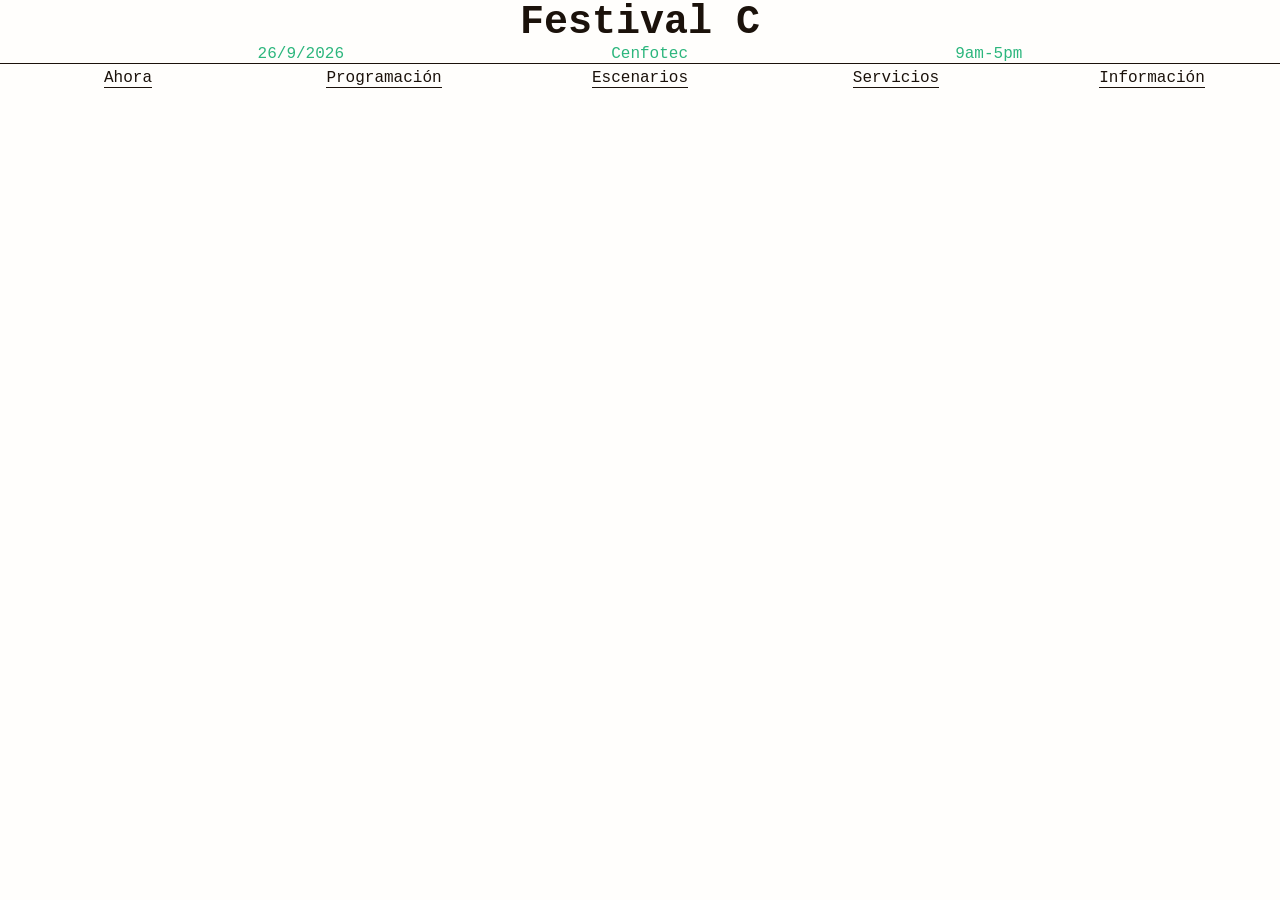
==== caso2/index.html @ 59843206 "[caso 2] Header + Menu de navegacion completo" ====
<!DOCTYPE html>
<html lang="es">

<head>
    <meta charset="UTF-8">
    <meta name="viewport" content="width=device-width, initial-scale=1.0">
    <title>Festival de Cultura</title>
    <link rel="stylesheet" href="./css/estilos.css">
</head>

<body>
    <header class="encabezado">
        <h1>Festival C</h1>
        <div>
            <p>26/9/2026</p>
            <p>Cenfotec</p>
            <p>9am-5pm</p>
        </div>
    </header>
    <nav>
        <ul class="nav-menu">
            <li><a href="#">Ahora</a></li>
            <li><a href="#">Programación</a></li>
            <li><a href="#">Escenarios</a></li>
            <li><a href="#">Servicios</a></li>
            <li><a href="#">Información</a></li>
        </ul>
    </nav>
    <main></main>
</body>

</html>
---- caso2/css/estilos.css ----
:root {
    --color-principal: #1b120b;
    --color-secundario: #2CB67D;
    --color-claro: #fffefc;
    --color-oscuro: #1B1B1F;

    --font: 'Courier New', monospace;
}

*,
*::before,
*::after {
    box-sizing: border-box;
    margin: 0;
    padding: 0;
}

html {
    font-size: 100%;
}

body {
    font-family: var(--font);
    background-color: var(--color-claro);
    color: var(--color-borde);
}

img {
    max-width: 100%;
    height: auto;
    display: block;
}

section {
    margin-top: 3vh;
}

.encabezado {
    display: flex;
    flex-direction: column;
    justify-content: center;
    align-items: center;
    background-color: var(--color-claro);
    border-bottom: var(--color-principal) 1px solid;
    padding: 0 10vw;
}

.encabezado h1{
    font-size: 2.5rem;
    color: var(--color-principal);
}

.encabezado div {
    width: 100%;
    display: flex;
    flex-direction: row;
    gap: 0.5rem;
    color: var(--color-secundario);
    justify-content: space-around;
}

.nav-menu {
    display: flex;
    flex-direction: row;
    justify-content: center;
    flex-wrap: wrap;
    list-style-type: none;
    margin-bottom: 1rem;
}

.nav-menu li {
    border: var(--color-borde) 1px solid;
    padding: 0.3rem;
    flex: 1;
    text-align: center;
    font-size: 1rem;
}

.nav-menu a {
    text-decoration: none;
    color: var(--color-principal);
    border-bottom: var(--color-principal) 1px solid;
}

.nav-menu a:hover {
    border: none;
}


@media (min-width: 48rem) {

}

@media (min-width: 64rem) {

}
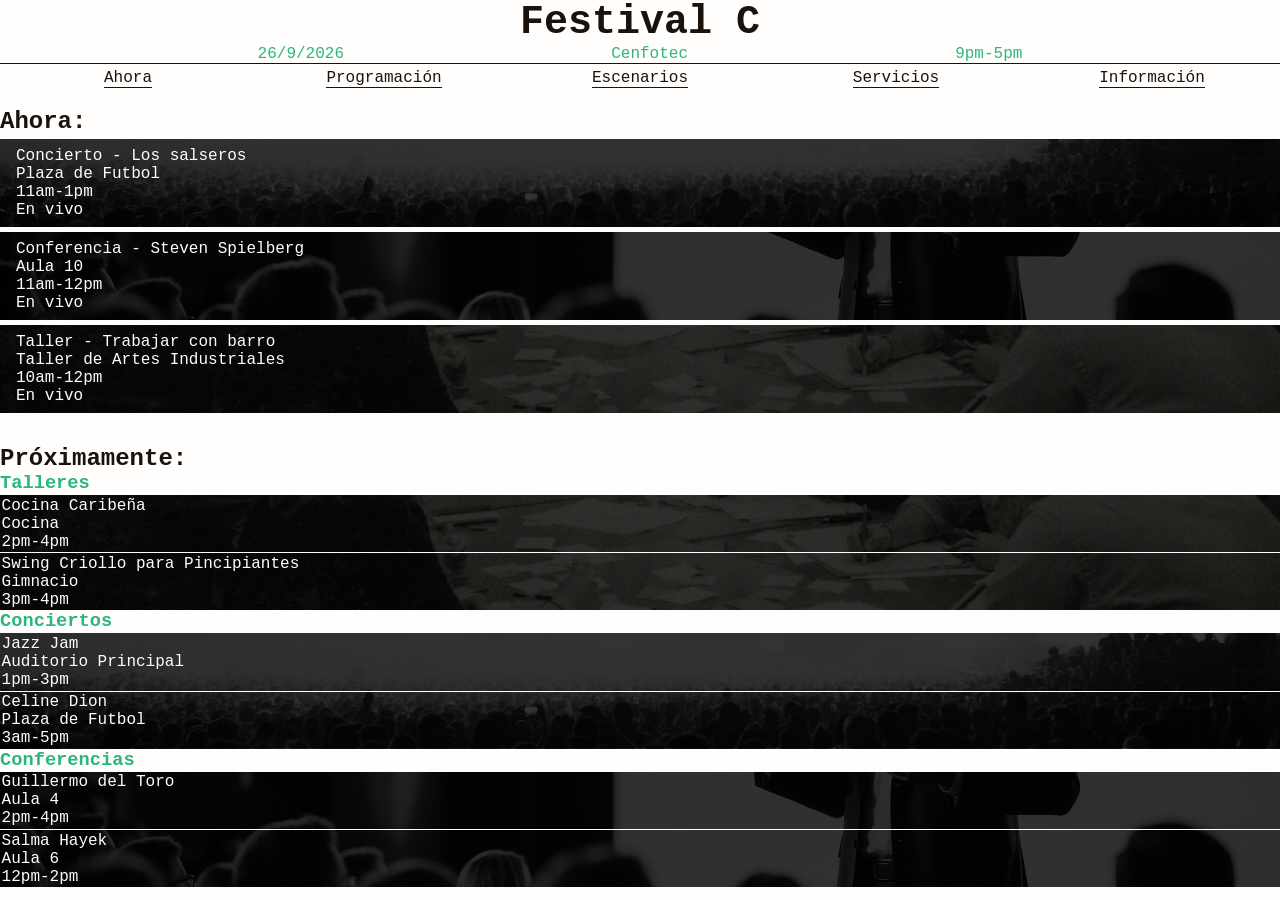
==== commit 99ca861f: "[caso 2] Secciones Ahora y Proximamente para Mobile" ====
--- a/caso2/index.html
+++ b/caso2/index.html
@@ -14,7 +14,7 @@
         <div>
             <p>26/9/2026</p>
             <p>Cenfotec</p>
-            <p>9am-5pm</p>
+            <p>9pm-5pm</p>
         </div>
     </header>
     <nav>
@@ -26,7 +26,74 @@
             <li><a href="#">Información</a></li>
         </ul>
     </nav>
-    <main></main>
+    <main>
+        <section class="ahora">
+            <h2>Ahora:</h2>
+            <article class="concierto">
+                <p>Concierto - Los salseros</p>
+                <p>Plaza de Futbol</p>
+                <p>11am-1pm</p>
+                <p>En vivo</p>
+            </article>
+
+            <article class="conferencia">
+                <p>Conferencia - Steven Spielberg</p>
+                <p>Aula 10</p>
+                <p>11am-12pm</p>
+                <p>En vivo</p>
+            </article>
+
+            <article class="taller">
+                <p>Taller - Trabajar con barro</p>
+                <p>Taller de Artes Industriales</p>
+                <p>10am-12pm</p>
+                <p>En vivo</p>
+            </article>
+        </section>
+
+        <section class="proximamente">
+            <h2>Próximamente:</h2>
+            <h3>Talleres</h3>
+            <section class="taller">
+                <article>
+                    <p>Cocina Caribeña</p>
+                    <p>Cocina</p>
+                    <p>2pm-4pm</p>
+                </article>
+                <article>
+                    <p>Swing Criollo para Pincipiantes</p>
+                    <p>Gimnacio</p>
+                    <p>3pm-4pm</p>
+                </article>
+            </section>
+            <h3>Conciertos</h3>
+            <section class="concierto">
+                <article>
+                    <p>Jazz Jam</p>
+                    <p>Auditorio Principal</p>
+                    <p>1pm-3pm</p>
+                </article>
+                <article>
+                    <p>Celine Dion</p>
+                    <p>Plaza de Futbol</p>
+                    <p>3am-5pm</p>
+                </article>
+            </section>
+            <h3>Conferencias</h3>
+            <section class="conferencia">
+                <article>
+                    <p>Guillermo del Toro</p>
+                    <p>Aula 4</p>
+                    <p>2pm-4pm</p>
+                </article>
+                <article>
+                    <p>Salma Hayek</p>
+                    <p>Aula 6</p>
+                    <p>12pm-2pm</p>
+                </article>
+            </section>
+        </section>
+    </main>
 </body>
 
 </html>
--- a/caso2/css/estilos.css
+++ b/caso2/css/estilos.css
@@ -31,10 +31,6 @@
     display: block;
 }
 
-section {
-    margin-top: 3vh;
-}
-
 .encabezado {
     display: flex;
     flex-direction: column;
@@ -45,7 +41,7 @@
     padding: 0 10vw;
 }
 
-.encabezado h1{
+.encabezado h1 {
     font-size: 2.5rem;
     color: var(--color-principal);
 }
@@ -86,11 +82,62 @@
     border: none;
 }
 
-
-@media (min-width: 48rem) {
-
+.ahora {
+    display: flex;
+    flex-direction: column;
+    gap: 0.3rem;
 }
 
-@media (min-width: 64rem) {
+.ahora h2 {
+    color: var(--color-principal);
+}
 
-}+.ahora article {
+    background-size: cover;
+    background-position: center 70%;
+    background-repeat: no-repeat;
+    color: var(--color-claro);
+    padding: 0.5rem 1rem;
+}
+
+
+.concierto {
+    background-image: linear-gradient(rgba(0, 0, 0, 0.8), rgba(0, 0, 0, 0.8)), url(../img/concierto.avif);
+}
+
+.conferencia {
+    background-image: linear-gradient(rgba(0, 0, 0, 0.8), rgba(0, 0, 0, 0.8)), url(../img/conferencia.jpg);
+}
+
+.taller {
+    background-image: linear-gradient(rgba(0, 0, 0, 0.8), rgba(0, 0, 0, 0.8)), url(../img/taller.png);
+}
+
+.proximamente {
+    color: var(--color-claro);
+    margin-top: 2rem;
+}
+
+.proximamente h2 {
+    color: var(--color-principal);
+}
+
+.proximamente h3 {
+    color: var(--color-secundario);
+}
+
+.proximamente section {
+    background-size: cover;
+    background-position: center 70%;
+    background-repeat: no-repeat;
+    color: var(--color-claro);
+}
+
+.proximamente article {
+    border-top: var(--color-claro) 1px solid;
+    padding: 0.1rem;
+}
+
+@media (min-width: 48rem) {}
+
+@media (min-width: 64rem) {}
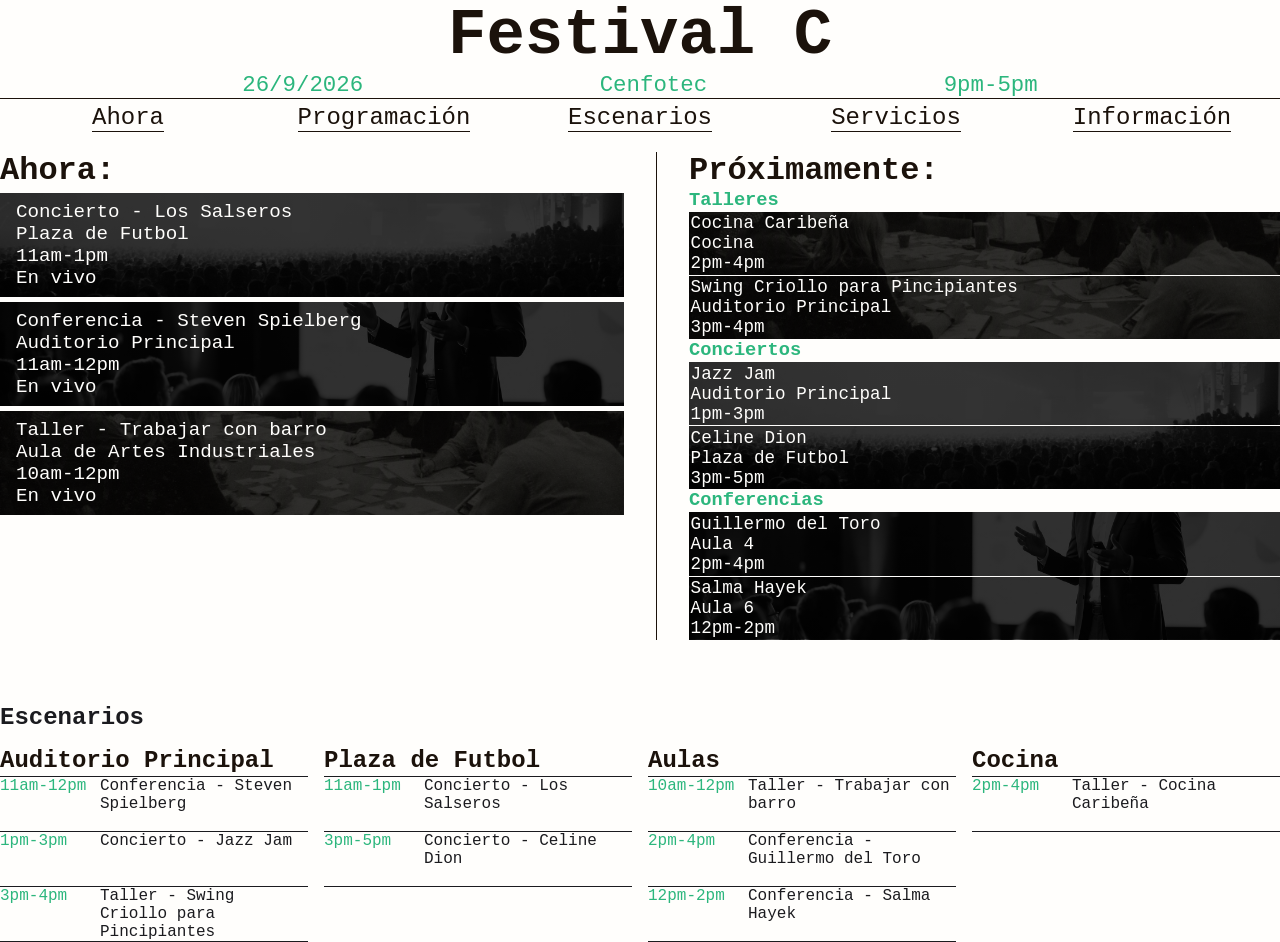
==== commit 0367571f: "[caso 2] Seccion de escenarios y responsibidad de la pagina hasta este punto" ====
--- a/caso2/index.html
+++ b/caso2/index.html
@@ -30,7 +30,7 @@
         <section class="ahora">
             <h2>Ahora:</h2>
             <article class="concierto">
-                <p>Concierto - Los salseros</p>
+                <p>Concierto - Los Salseros</p>
                 <p>Plaza de Futbol</p>
                 <p>11am-1pm</p>
                 <p>En vivo</p>
@@ -38,14 +38,14 @@
 
             <article class="conferencia">
                 <p>Conferencia - Steven Spielberg</p>
-                <p>Aula 10</p>
+                <p>Auditorio Principal</p>
                 <p>11am-12pm</p>
                 <p>En vivo</p>
             </article>
 
             <article class="taller">
                 <p>Taller - Trabajar con barro</p>
-                <p>Taller de Artes Industriales</p>
+                <p>Aula de Artes Industriales</p>
                 <p>10am-12pm</p>
                 <p>En vivo</p>
             </article>
@@ -62,7 +62,7 @@
                 </article>
                 <article>
                     <p>Swing Criollo para Pincipiantes</p>
-                    <p>Gimnacio</p>
+                    <p>Auditorio Principal</p>
                     <p>3pm-4pm</p>
                 </article>
             </section>
@@ -76,7 +76,7 @@
                 <article>
                     <p>Celine Dion</p>
                     <p>Plaza de Futbol</p>
-                    <p>3am-5pm</p>
+                    <p>3pm-5pm</p>
                 </article>
             </section>
             <h3>Conferencias</h3>
@@ -93,6 +93,32 @@
                 </article>
             </section>
         </section>
+
+        <section class="escenarios">
+            <h2>Escenarios</h2>
+            <article class="auditorio">
+                <h3>Auditorio Principal</h3>
+                <p class="hora">11am-12pm</p><p>Conferencia - Steven Spielberg</p>
+                <p class="hora">1pm-3pm</p><p>Concierto - Jazz Jam</p>
+                <p class="hora">3pm-4pm</p><p>Taller - Swing Criollo para Pincipiantes</p>
+            </article>
+            <article class="plaza">
+                <h3>Plaza de Futbol</h3>
+                <p class="hora">11am-1pm</p><p>Concierto - Los Salseros</p>
+                <p class="hora">3pm-5pm</p><p>Concierto - Celine Dion</p>
+            </article>
+            <article class="aulas">
+                <h3>Aulas</h3>
+                <p class="hora">10am-12pm</p><p>Taller - Trabajar con barro</p>
+                <p class="hora">2pm-4pm</p><p>Conferencia - Guillermo del Toro</p>
+                <p class="hora">12pm-2pm</p><p>Conferencia - Salma Hayek</p>
+            </article>
+            <article class="cocina">
+                <h3>Cocina</h3>
+                <p class="hora">2pm-4pm</p><p>Taller - Cocina Caribeña</p>
+            </article>
+
+        </section>
     </main>
 </body>
 
--- a/caso2/css/estilos.css
+++ b/caso2/css/estilos.css
@@ -138,6 +138,137 @@
     padding: 0.1rem;
 }
 
-@media (min-width: 48rem) {}
-
-@media (min-width: 64rem) {}+.escenarios {
+    margin-top: 2rem;
+    color: var(--color-oscuro);
+    display: flex;
+    flex-direction: column;
+    gap: 1rem;
+}
+
+.escenarios article {
+    display: grid;
+    grid-template-columns: 100px 1fr;
+}
+
+.escenarios h3 {
+    grid-column: 1 / 3;
+    border-bottom: var(--color-oscuro) 1px solid;
+    color: var(--color-principal);
+}
+
+.escenarios p {
+    border-bottom: var(--color-oscuro) 1px solid;
+}
+
+.escenarios .hora {
+    color: var(--color-secundario);
+}
+
+@media (min-width: 48rem) {
+
+    main {
+        display: grid;
+        grid-template-columns: repeat(4, 1fr);
+        gap: 2rem;
+        grid-template-areas:
+            "ahora ahora proximamente proximamente"
+            "escenarios escenarios escenarios escenarios"
+        ;
+    }
+
+    .encabezado h1 {
+        font-size: 3rem;
+    }
+
+    .encabezado p {
+        font-size: 1.2rem;
+    }
+
+    .nav-menu li {
+        font-size: 1.3rem;
+    }
+
+    .ahora {
+        grid-area: ahora;
+    }
+
+    .proximamente {
+        grid-area: proximamente;
+        margin: 0;
+        border-left: var(--color-principal) 1px solid;
+        padding-left: 2rem;
+    }
+
+
+    .escenarios {
+        display: grid;
+        grid-template-columns: repeat(2, 1fr);
+        grid-area: escenarios;
+    }
+
+    .escenarios h2 {
+        grid-column: 1 / 3;
+    }
+
+    .escenarios article {
+        grid-template-rows: 23px repeat(3, 36px);
+    }
+}
+
+@media (min-width: 64rem) {
+
+    .encabezado h1 {
+        font-size: 4rem;
+    }
+
+    .encabezado p {
+        font-size: 1.4rem;
+    }
+
+    .ahora h2 {
+        font-size: 2rem;
+    }
+
+    .ahora p {
+        font-size: 1.2rem;
+    }
+
+    .proximamente h2 {
+        font-size: 2rem;
+    }
+
+    .proximamente p {
+        font-size: 1.1rem;
+    }
+
+    .nav-menu li {
+        font-size: 1.5rem;
+    }
+
+    .escenarios {
+        display: grid;
+        grid-template-columns: repeat(4, 1fr);
+    }
+
+    .escenarios h2 {
+        grid-column: 1 / 5;
+    }
+
+    .escenarios h3 {
+        font-size: 1.5rem;
+    }
+
+    .escenarios .hora {
+        font-size: 1rem;
+    }
+
+    .escenarios p {
+        font-size: 1rem;
+    }
+
+    .escenarios article {
+        grid-template-rows: 30px repeat(3, 55px);
+    }
+
+}
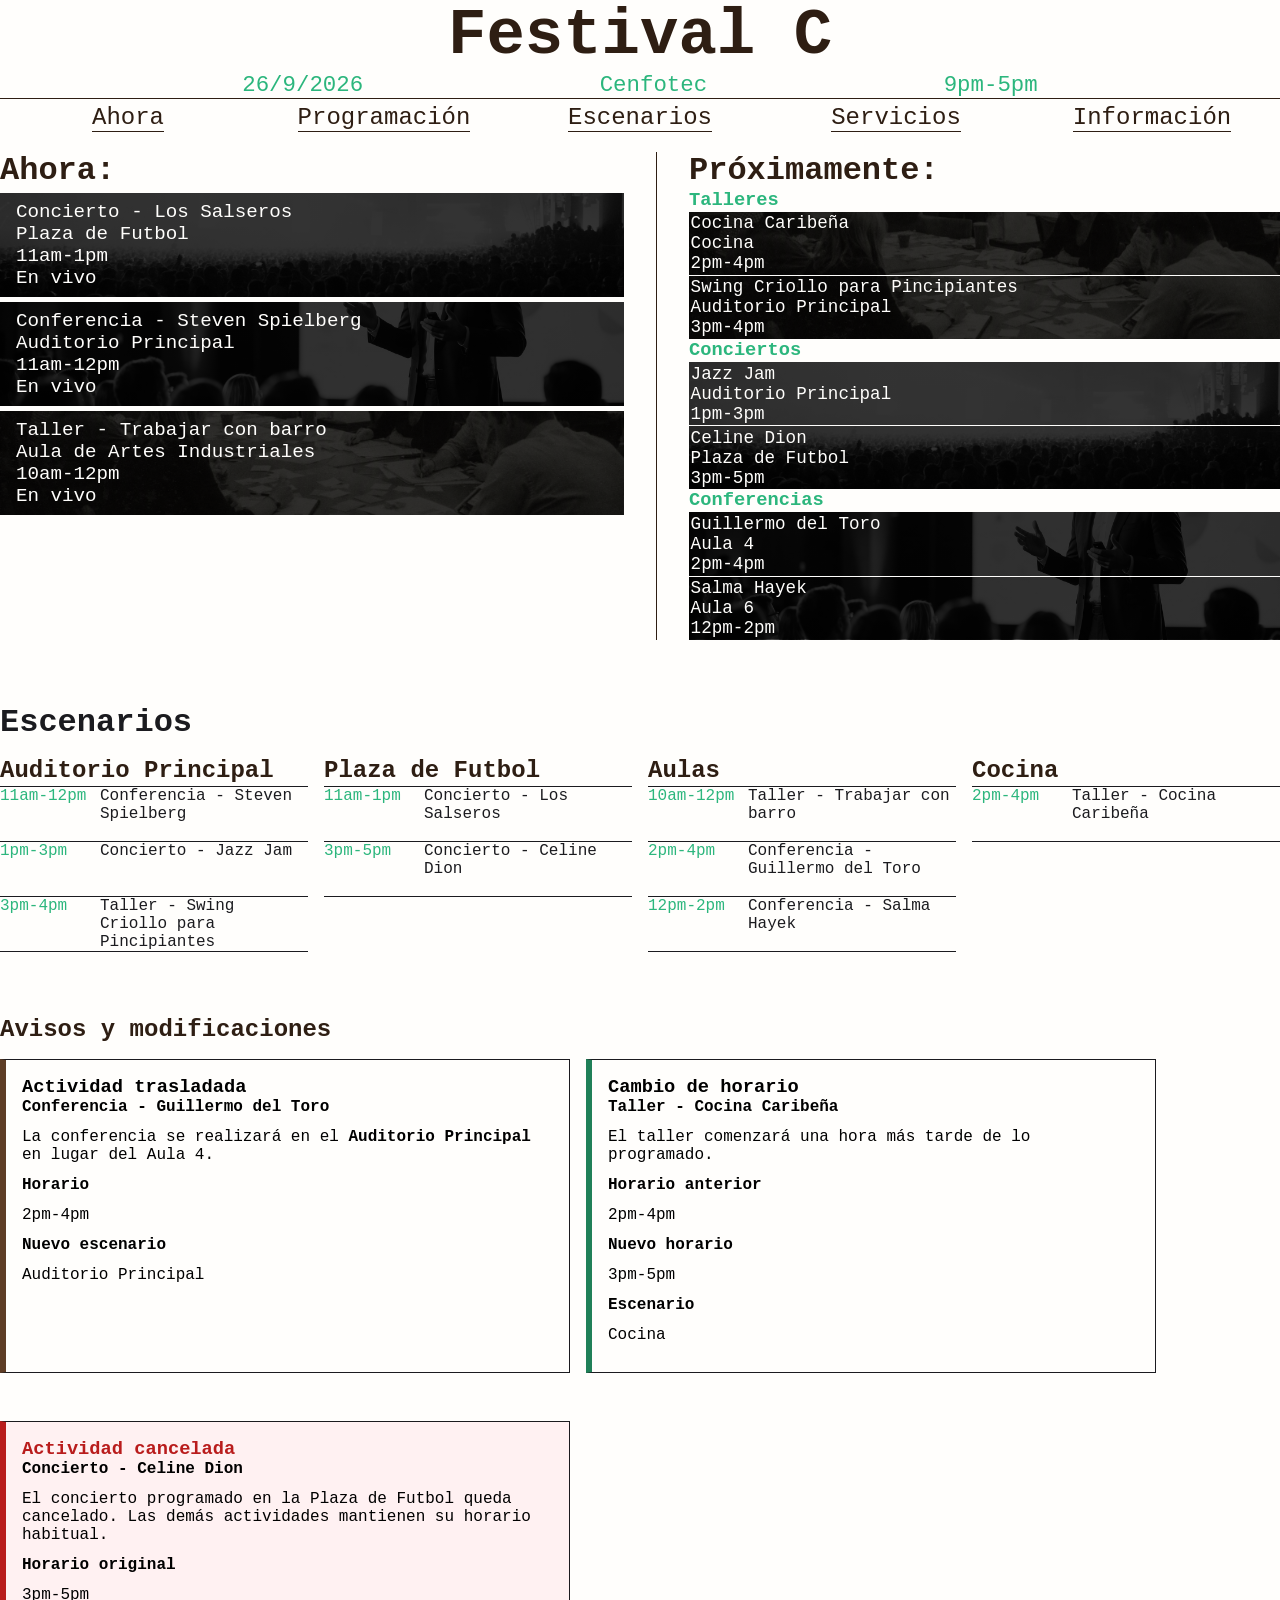
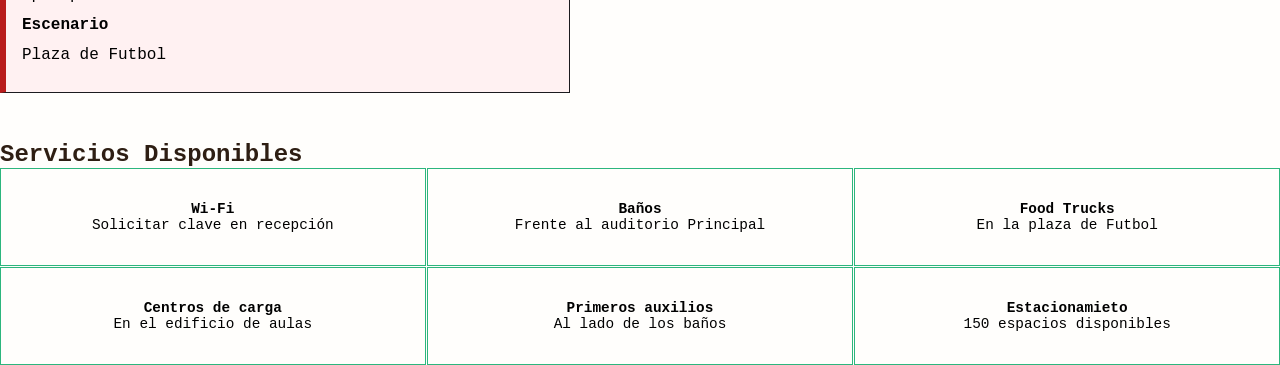
==== commit 3ec104ca: "[caso 2] Secciones de Camibios y Servicios" ====
--- a/caso2/index.html
+++ b/caso2/index.html
@@ -98,26 +98,117 @@
             <h2>Escenarios</h2>
             <article class="auditorio">
                 <h3>Auditorio Principal</h3>
-                <p class="hora">11am-12pm</p><p>Conferencia - Steven Spielberg</p>
-                <p class="hora">1pm-3pm</p><p>Concierto - Jazz Jam</p>
-                <p class="hora">3pm-4pm</p><p>Taller - Swing Criollo para Pincipiantes</p>
+                <p class="hora">11am-12pm</p>
+                <p>Conferencia - Steven Spielberg</p>
+                <p class="hora">1pm-3pm</p>
+                <p>Concierto - Jazz Jam</p>
+                <p class="hora">3pm-4pm</p>
+                <p>Taller - Swing Criollo para Pincipiantes</p>
             </article>
             <article class="plaza">
                 <h3>Plaza de Futbol</h3>
-                <p class="hora">11am-1pm</p><p>Concierto - Los Salseros</p>
-                <p class="hora">3pm-5pm</p><p>Concierto - Celine Dion</p>
+                <p class="hora">11am-1pm</p>
+                <p>Concierto - Los Salseros</p>
+                <p class="hora">3pm-5pm</p>
+                <p>Concierto - Celine Dion</p>
             </article>
             <article class="aulas">
                 <h3>Aulas</h3>
-                <p class="hora">10am-12pm</p><p>Taller - Trabajar con barro</p>
-                <p class="hora">2pm-4pm</p><p>Conferencia - Guillermo del Toro</p>
-                <p class="hora">12pm-2pm</p><p>Conferencia - Salma Hayek</p>
+                <p class="hora">10am-12pm</p>
+                <p>Taller - Trabajar con barro</p>
+                <p class="hora">2pm-4pm</p>
+                <p>Conferencia - Guillermo del Toro</p>
+                <p class="hora">12pm-2pm</p>
+                <p>Conferencia - Salma Hayek</p>
             </article>
             <article class="cocina">
                 <h3>Cocina</h3>
-                <p class="hora">2pm-4pm</p><p>Taller - Cocina Caribeña</p>
-            </article>
-
+                <p class="hora">2pm-4pm</p>
+                <p>Taller - Cocina Caribeña</p>
+            </article>
+        </section>
+
+        <section class="cambios">
+            <h2 id="titulo-cambios">Avisos y modificaciones</h2>
+            <div class="contenedor-avisos">
+                <article class="aviso aviso-traslado">
+                    <h3>Actividad trasladada</h3>
+                    <p><strong>Conferencia - Guillermo del Toro</strong></p>
+
+                    <p>
+                        La conferencia se realizará en el <strong>Auditorio Principal</strong>
+                        en lugar del Aula 4.
+                    </p>
+
+                    <p class="etiqueta">Horario</p>
+                    <p>2pm-4pm</p>
+                    <p class="etiqueta">Nuevo escenario</p>
+                    <p>Auditorio Principal</p>
+
+                </article>
+
+                <article class="aviso aviso-horario">
+                    <h3>Cambio de horario</h3>
+                    <p><strong>Taller - Cocina Caribeña</strong></p>
+
+                    <p>
+                        El taller comenzará una hora más tarde de lo programado.
+                    </p>
+
+                    <p class="etiqueta">Horario anterior</p>
+                    <p>2pm-4pm</p>
+                    <p class="etiqueta">Nuevo horario</p>
+                    <p>3pm-5pm</p>
+                    <p class="etiqueta">Escenario</p>
+                    <p>Cocina</p>
+
+                </article>
+
+                <article class="aviso aviso-cancelacion">
+                    <h3>Actividad cancelada</h3>
+                    <p><strong>Concierto - Celine Dion</strong></p>
+                    <p>
+                        El concierto programado en la Plaza de Futbol queda cancelado.
+                        Las demás actividades mantienen su horario habitual.
+                    </p>
+                    <p class="etiqueta">Horario original</p>
+                    <p>3pm-5pm</p>
+                    <p class="etiqueta">Escenario</p>
+                    <p>Plaza de Futbol</p>
+
+
+                </article>
+            </div>
+        </section>
+
+        <section class="servicios">
+            <h2>Servicios Disponibles</h2>
+            <div>
+                <article>
+                    <p class="nombre-servicio">Wi-Fi</p>
+                    <p>Solicitar clave en recepción</p>
+                </article>
+                <article>
+                    <p class="nombre-servicio">Baños</p>
+                    <p>Frente al auditorio Principal</p>
+                </article>
+                <article>
+                    <p class="nombre-servicio">Food Trucks</p>
+                    <p>En la plaza de Futbol</p>
+                </article>
+                <article>
+                    <p class="nombre-servicio">Centros de carga</p>
+                    <p>En el edificio de aulas</p>
+                </article>
+                <article>
+                    <p class="nombre-servicio">Primeros auxilios</p>
+                    <p>Al lado de los baños</p>
+                </article>
+                <article>
+                    <p class="nombre-servicio">Estacionamieto</p>
+                    <p>150 espacios disponibles</p>
+                </article>
+            </div>
         </section>
     </main>
 </body>
--- a/caso2/css/estilos.css
+++ b/caso2/css/estilos.css
@@ -1,8 +1,12 @@
 :root {
-    --color-principal: #1b120b;
+    --color-principal: #2e1e13;
     --color-secundario: #2CB67D;
     --color-claro: #fffefc;
     --color-oscuro: #1B1B1F;
+    --color-translado: #5e3d25;
+    --color-horario: #208058;
+    --color-cancelacion: #b91c1c;
+    --color-cancelacion-fondo: #fff1f2;
 
     --font: 'Courier New', monospace;
 }
@@ -39,6 +43,9 @@
     background-color: var(--color-claro);
     border-bottom: var(--color-principal) 1px solid;
     padding: 0 10vw;
+    position: sticky;
+    top: 0;
+    z-index: 10;
 }
 
 .encabezado h1 {
@@ -165,15 +172,91 @@
     color: var(--color-secundario);
 }
 
+.cambios {
+    margin-top: 2rem;
+    display: flex;
+    flex-direction: column;
+}
+
+.cambios h2 {
+    margin-top: 0;
+    color: var(--color-principal);
+}
+
+.aviso {
+    margin: 1rem 0;
+    padding: 1rem;
+    border: var(--color-oscuro) 1px solid;
+    border-left: 6px solid;
+    background-color: var(--color-claro);
+}
+
+.aviso h3 {
+    margin-top: 0;
+}
+
+.aviso p {
+    margin-bottom: 0.75rem;
+}
+
+.aviso-traslado {
+    border-left-color: var(--color-translado);
+}
+
+.aviso-horario {
+    border-left-color: var(--color-horario);
+}
+
+.aviso-cancelacion {
+    border-left-color: var(--color-cancelacion);
+    background-color: var(--color-cancelacion-fondo);
+}
+
+.aviso-cancelacion h3 {
+    color: var(--color-cancelacion);
+}
+
+.cambios .etiqueta {
+    font-weight: bold;
+}
+
+
+.servicios h2{
+    color: var(--color-principal);
+}
+
+.servicios div {
+    display: grid;
+    grid-template-columns: 1fr 1fr;
+    gap: 0.1rem;
+}
+
+.servicios article {
+    padding: 2rem;
+    text-align: center;
+    border: var(--color-secundario) 1px solid;
+    font-size: 1.2rem;
+}
+
+
+.servicios p {
+    font-size: 0.9rem;
+}
+.servicios .nombre-servicio {
+    font-weight: bold;
+}
+
 @media (min-width: 48rem) {
 
     main {
         display: grid;
-        grid-template-columns: repeat(4, 1fr);
+        grid-template-columns: repeat(2, 1fr);
         gap: 2rem;
         grid-template-areas:
-            "ahora ahora proximamente proximamente"
-            "escenarios escenarios escenarios escenarios"
+            "ahora proximamente"
+            "escenarios escenarios"
+            "cambios cambios"
+            "servicios servicios"
         ;
     }
 
@@ -209,10 +292,35 @@
 
     .escenarios h2 {
         grid-column: 1 / 3;
+        font-size: 2rem;
     }
 
     .escenarios article {
         grid-template-rows: 23px repeat(3, 36px);
+    }
+
+
+    .cambios {
+        grid-area: cambios;
+    }
+
+    .cambios .contenedor-avisos {
+        display: flex;
+        flex-direction: row;
+        flex-wrap: wrap;
+        gap: 1rem
+    }
+
+    .cambios article {
+        flex: 0 0 570px;
+    }
+    
+    .servicios {
+        grid-area: servicios;
+    }
+
+    .servicios div{
+        grid-template-columns: 1fr 1fr 1fr;
     }
 }
 
